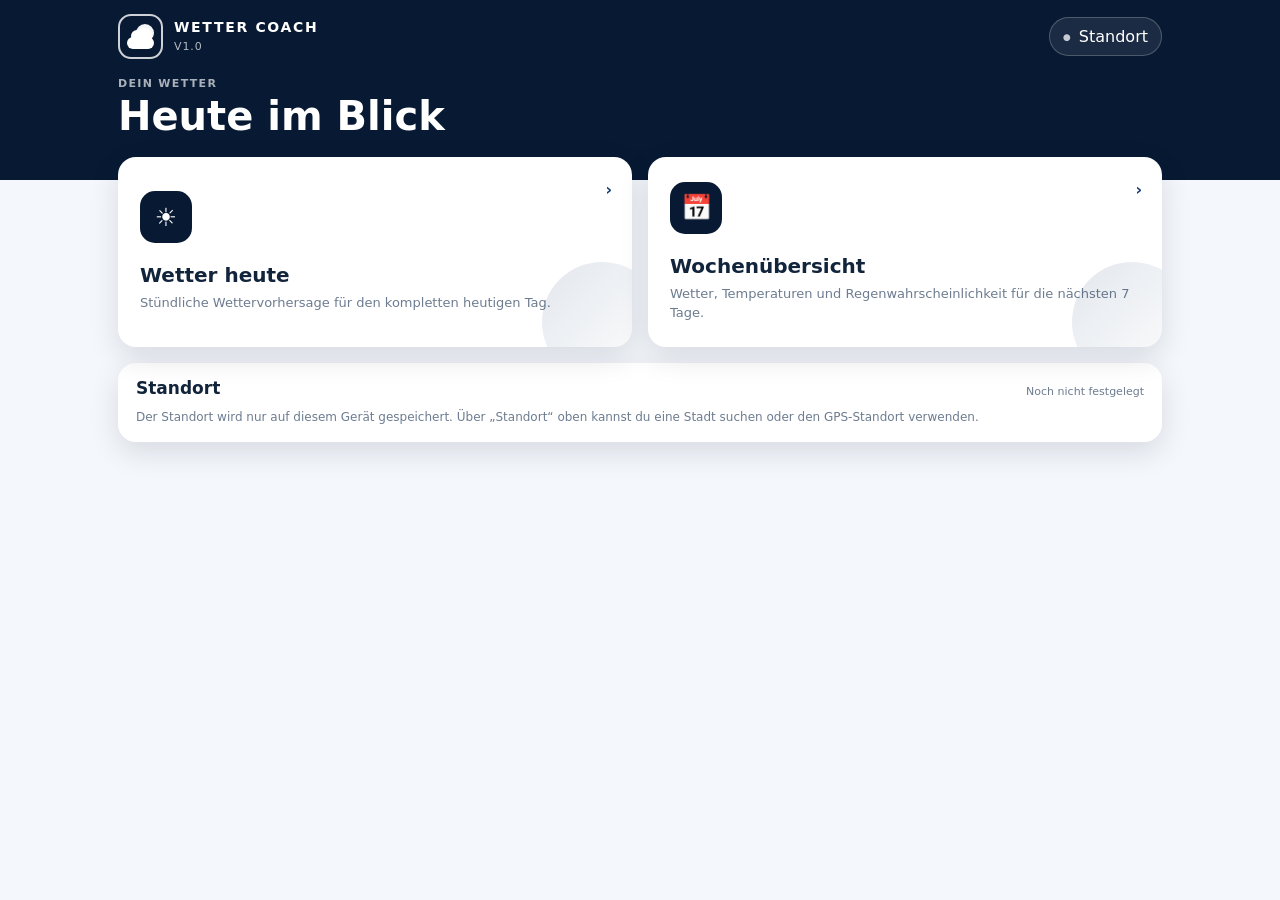
==== index.html @ 9f5b134a "Add files via upload" ====
<!DOCTYPE html>
<html lang="de">
<head>
  <meta charset="UTF-8">
  <meta name="viewport" content="width=device-width, initial-scale=1, viewport-fit=cover">
  <meta name="theme-color" content="#081a33">
  <meta name="description" content="Wetter Coach – kompakte Wetter-PWA im Stil einer modernen Vereins-App.">
  <link rel="manifest" href="manifest.webmanifest">
  <link rel="icon" href="icons/icon-192.png">
  <link rel="apple-touch-icon" href="icons/icon-192.png">
  <link rel="stylesheet" href="style.css">
  <title>Wetter Coach</title>
</head>
<body>
  <div class="app-shell">
    <header class="app-header">
      <div class="brand">
        <div class="brand-mark" aria-hidden="true">
          <span class="sun"></span>
          <span class="cloud"></span>
        </div>
        <div>
          <div class="brand-title">WETTER COACH</div>
          <div class="brand-version">V1.0</div>
        </div>
      </div>
      <button class="location-button" id="locationButton" type="button" aria-label="Standort ändern">
        <span class="location-dot">●</span>
        <span id="locationLabel">Standort</span>
      </button>
    </header>

    <main id="app" class="content" aria-live="polite"></main>

    <div class="toast" id="toast" role="status"></div>

    <div class="modal-backdrop hidden" id="locationModal" aria-hidden="true">
      <section class="modal" role="dialog" aria-modal="true" aria-labelledby="locationTitle">
        <div class="modal-header">
          <div>
            <div class="eyebrow">STANDORT</div>
            <h2 id="locationTitle">Ort auswählen</h2>
          </div>
          <button class="icon-button" id="closeLocation" type="button" aria-label="Schließen">×</button>
        </div>
        <form id="locationForm">
          <label for="citySearch">Stadt oder PLZ</label>
          <div class="search-row">
            <input id="citySearch" name="city" type="search" placeholder="z. B. Dachau" autocomplete="off" required>
            <button class="primary-button" type="submit">Suchen</button>
          </div>
        </form>
        <div class="location-results" id="locationResults"></div>
        <button class="secondary-button full-width" id="useGps" type="button">Aktuellen Standort verwenden</button>
      </section>
    </div>
  </div>

  <script src="app.js" defer></script>
</body>
</html>
---- style.css ----
:root {
  --navy-950: #061326;
  --navy-900: #081a33;
  --navy-850: #0b2343;
  --navy-800: #0f2d53;
  --navy-700: #153b6a;
  --blue-500: #2f73bd;
  --white: #ffffff;
  --off-white: #f4f7fb;
  --line: #dbe4ef;
  --text: #11243b;
  --muted: #6d7c90;
  --success: #2b8a57;
  --warning: #b7791f;
  --danger: #c43c3c;
  --shadow: 0 10px 30px rgba(6, 19, 38, .12);
  --radius: 18px;
}

* { box-sizing: border-box; }
html { scroll-behavior: smooth; }
body {
  margin: 0;
  min-height: 100vh;
  font-family: Inter, ui-sans-serif, system-ui, -apple-system, BlinkMacSystemFont, "Segoe UI", sans-serif;
  background: var(--off-white);
  color: var(--text);
}
button, input { font: inherit; }
button { cursor: pointer; }
.hidden { display: none !important; }

.app-shell {
  min-height: 100vh;
  background: linear-gradient(180deg, var(--navy-900) 0 180px, var(--off-white) 180px 100%);
}

.app-header {
  width: min(1080px, 100%);
  margin: 0 auto;
  padding: calc(14px + env(safe-area-inset-top)) 18px 20px;
  display: flex;
  justify-content: space-between;
  align-items: center;
  gap: 12px;
  color: var(--white);
}

.brand { display: flex; align-items: center; gap: 11px; }
.brand-mark {
  width: 45px;
  height: 45px;
  border: 2px solid rgba(255,255,255,.8);
  border-radius: 13px;
  position: relative;
  overflow: hidden;
  flex: 0 0 auto;
}
.brand-mark .sun {
  width: 18px;
  height: 18px;
  border-radius: 50%;
  background: #fff;
  position: absolute;
  top: 8px;
  right: 7px;
  opacity: .96;
}
.brand-mark .cloud {
  width: 27px;
  height: 12px;
  border-radius: 12px;
  background: #fff;
  position: absolute;
  left: 7px;
  bottom: 8px;
}
.brand-mark .cloud::before,
.brand-mark .cloud::after {
  content: "";
  position: absolute;
  background: #fff;
  border-radius: 50%;
}
.brand-mark .cloud::before { width: 12px; height: 12px; left: 4px; top: -7px; }
.brand-mark .cloud::after { width: 15px; height: 15px; right: 2px; top: -9px; }
.brand-title { font-weight: 800; letter-spacing: .12em; font-size: 14px; line-height: 1.1; }
.brand-version { font-size: 11px; opacity: .7; margin-top: 4px; letter-spacing: .08em; }
.location-button {
  border: 1px solid rgba(255,255,255,.22);
  background: rgba(255,255,255,.08);
  color: var(--white);
  border-radius: 999px;
  padding: 9px 13px;
  display: flex;
  gap: 8px;
  align-items: center;
  max-width: 48vw;
  overflow: hidden;
  white-space: nowrap;
}
.location-dot { font-size: 9px; opacity: .75; }
#locationLabel { overflow: hidden; text-overflow: ellipsis; }

.content {
  width: min(1080px, 100%);
  margin: -2px auto 0;
  padding: 0 18px calc(26px + env(safe-area-inset-bottom));
}

.page-title { color: var(--white); margin: 0 0 20px; }
.page-title .eyebrow { color: rgba(255,255,255,.66); }
.eyebrow { font-size: 11px; font-weight: 800; letter-spacing: .12em; text-transform: uppercase; }
.page-title h1 { margin: 5px 0 0; font-size: clamp(27px, 6vw, 40px); line-height: 1.05; }

.home-grid {
  display: grid;
  grid-template-columns: repeat(2, minmax(0, 1fr));
  gap: 16px;
}

.tile {
  border: 0;
  border-radius: var(--radius);
  background: var(--white);
  box-shadow: var(--shadow);
  padding: 22px;
  text-align: left;
  min-height: 190px;
  color: var(--text);
  position: relative;
  overflow: hidden;
  transition: transform .16s ease, box-shadow .16s ease;
}
.tile:hover { transform: translateY(-2px); box-shadow: 0 14px 34px rgba(6,19,38,.16); }
.tile:active { transform: translateY(0); }
.tile::after {
  content: "";
  position: absolute;
  width: 120px;
  height: 120px;
  border-radius: 50%;
  background: linear-gradient(135deg, rgba(21,59,106,.12), rgba(21,59,106,0));
  right: -30px;
  bottom: -35px;
}
.tile-icon {
  width: 52px;
  height: 52px;
  border-radius: 15px;
  background: var(--navy-900);
  color: var(--white);
  display: grid;
  place-items: center;
  font-size: 25px;
  margin-bottom: 20px;
}
.tile h2 { margin: 0; font-size: 20px; }
.tile p { margin: 7px 0 0; color: var(--muted); font-size: 13px; line-height: 1.45; }
.tile-arrow { position: absolute; right: 20px; top: 23px; color: var(--navy-700); font-weight: 800; }

.page-nav { display: flex; align-items: center; gap: 10px; margin-bottom: 13px; }
.back-button, .icon-button {
  width: 40px;
  height: 40px;
  border-radius: 12px;
  border: 1px solid rgba(255,255,255,.26);
  background: rgba(255,255,255,.08);
  color: var(--white);
}
.page-heading { color: var(--white); }
.page-heading h1 { margin: 0; font-size: 26px; }
.page-heading p { margin: 4px 0 0; color: rgba(255,255,255,.67); font-size: 12px; }

.panel {
  background: var(--white);
  border-radius: var(--radius);
  box-shadow: var(--shadow);
  overflow: hidden;
}

.summary-card {
  padding: 22px;
  margin-bottom: 14px;
  display: grid;
  grid-template-columns: 1fr auto;
  align-items: center;
  gap: 14px;
}
.summary-label { color: var(--muted); font-size: 12px; font-weight: 700; }
.summary-temp { font-size: 48px; font-weight: 800; line-height: 1; margin: 6px 0 4px; }
.summary-desc { font-weight: 700; font-size: 16px; }
.summary-meta { color: var(--muted); font-size: 12px; margin-top: 6px; }
.big-weather-icon { font-size: 64px; line-height: 1; }

.section-head {
  display: flex;
  justify-content: space-between;
  align-items: end;
  padding: 17px 18px 13px;
  border-bottom: 1px solid var(--line);
}
.section-head h2 { margin: 0; font-size: 17px; }
.section-head span { color: var(--muted); font-size: 11px; }

.hour-list { display: grid; }
.hour-row {
  display: grid;
  grid-template-columns: 56px 50px 1fr auto auto;
  gap: 10px;
  align-items: center;
  padding: 12px 18px;
  border-bottom: 1px solid #edf1f5;
}
.hour-row:last-child { border-bottom: 0; }
.hour-row.current { background: #eef5fc; }
.hour-time { font-weight: 800; font-size: 13px; }
.hour-icon { font-size: 25px; text-align: center; }
.hour-desc { font-size: 12px; color: var(--muted); }
.hour-temp { font-weight: 800; font-size: 16px; }
.rain { color: var(--blue-500); font-size: 12px; min-width: 45px; text-align: right; }

.week-list { display: grid; }
.day-card {
  display: grid;
  grid-template-columns: 95px 48px 1fr auto;
  gap: 12px;
  align-items: center;
  padding: 15px 18px;
  border-bottom: 1px solid #edf1f5;
}
.day-card:last-child { border-bottom: 0; }
.day-name { font-weight: 800; font-size: 14px; }
.day-date { color: var(--muted); font-size: 11px; margin-top: 3px; }
.day-icon { font-size: 29px; text-align: center; }
.day-desc { font-size: 12px; color: var(--muted); line-height: 1.35; }
.day-rain { color: var(--blue-500); font-size: 12px; margin-top: 4px; }
.day-temps { white-space: nowrap; font-weight: 800; }
.day-temps .min { color: #8290a3; margin-right: 7px; }

.loading, .error-panel { padding: 30px 20px; text-align: center; }
.spinner {
  width: 33px; height: 33px; margin: 0 auto 14px; border: 3px solid #dbe4ef; border-top-color: var(--navy-700); border-radius: 50%; animation: spin .8s linear infinite;
}
@keyframes spin { to { transform: rotate(360deg); } }
.error-panel h2 { margin: 0 0 8px; }
.error-panel p { margin: 0 auto 17px; max-width: 500px; color: var(--muted); font-size: 13px; line-height: 1.55; }

.primary-button, .secondary-button {
  border: 0;
  border-radius: 12px;
  padding: 11px 14px;
  font-weight: 800;
}
.primary-button { background: var(--navy-900); color: var(--white); }
.secondary-button { background: #eaf0f7; color: var(--navy-900); }
.full-width { width: 100%; margin-top: 13px; }

.modal-backdrop {
  position: fixed;
  inset: 0;
  z-index: 20;
  background: rgba(3, 11, 23, .62);
  display: grid;
  place-items: end center;
  padding: 14px;
}
.modal {
  width: min(620px, 100%);
  background: var(--white);
  border-radius: 22px;
  padding: 19px;
  box-shadow: 0 20px 60px rgba(0,0,0,.25);
  max-height: 88vh;
  overflow: auto;
}
.modal-header { display: flex; justify-content: space-between; align-items: center; gap: 10px; }
.modal-header h2 { margin: 4px 0 17px; }
.modal-header .icon-button { background: #edf2f7; color: var(--navy-900); border: 0; font-size: 22px; }
label { display: block; font-size: 12px; font-weight: 800; margin-bottom: 7px; }
.search-row { display: grid; grid-template-columns: 1fr auto; gap: 8px; }
input {
  width: 100%;
  border: 1px solid var(--line);
  border-radius: 12px;
  padding: 11px 12px;
  outline: none;
  color: var(--text);
  background: #fbfcfe;
}
input:focus { border-color: var(--navy-700); box-shadow: 0 0 0 3px rgba(21,59,106,.12); }
.location-results { display: grid; gap: 8px; margin-top: 12px; }
.location-result {
  width: 100%;
  border: 1px solid var(--line);
  background: #fff;
  border-radius: 12px;
  padding: 12px;
  text-align: left;
}
.location-result strong { display: block; }
.location-result span { display: block; color: var(--muted); font-size: 11px; margin-top: 3px; }

.toast {
  position: fixed;
  left: 50%;
  bottom: calc(18px + env(safe-area-inset-bottom));
  transform: translate(-50%, 12px);
  background: var(--navy-900);
  color: var(--white);
  padding: 10px 14px;
  border-radius: 999px;
  font-size: 12px;
  box-shadow: 0 8px 22px rgba(6,19,38,.25);
  opacity: 0;
  pointer-events: none;
  transition: opacity .2s ease, transform .2s ease;
}
.toast.show { opacity: 1; transform: translate(-50%, 0); }

@media (max-width: 560px) {
  .home-grid { grid-template-columns: 1fr; }
  .tile { min-height: 150px; }
  .hour-row { grid-template-columns: 48px 39px 1fr auto; }
  .hour-desc { display: none; }
  .day-card { grid-template-columns: 80px 40px 1fr auto; gap: 9px; padding-left: 14px; padding-right: 14px; }
  .day-desc { font-size: 11px; }
}

@media (min-width: 900px) {
  .modal-backdrop { place-items: center; }
}
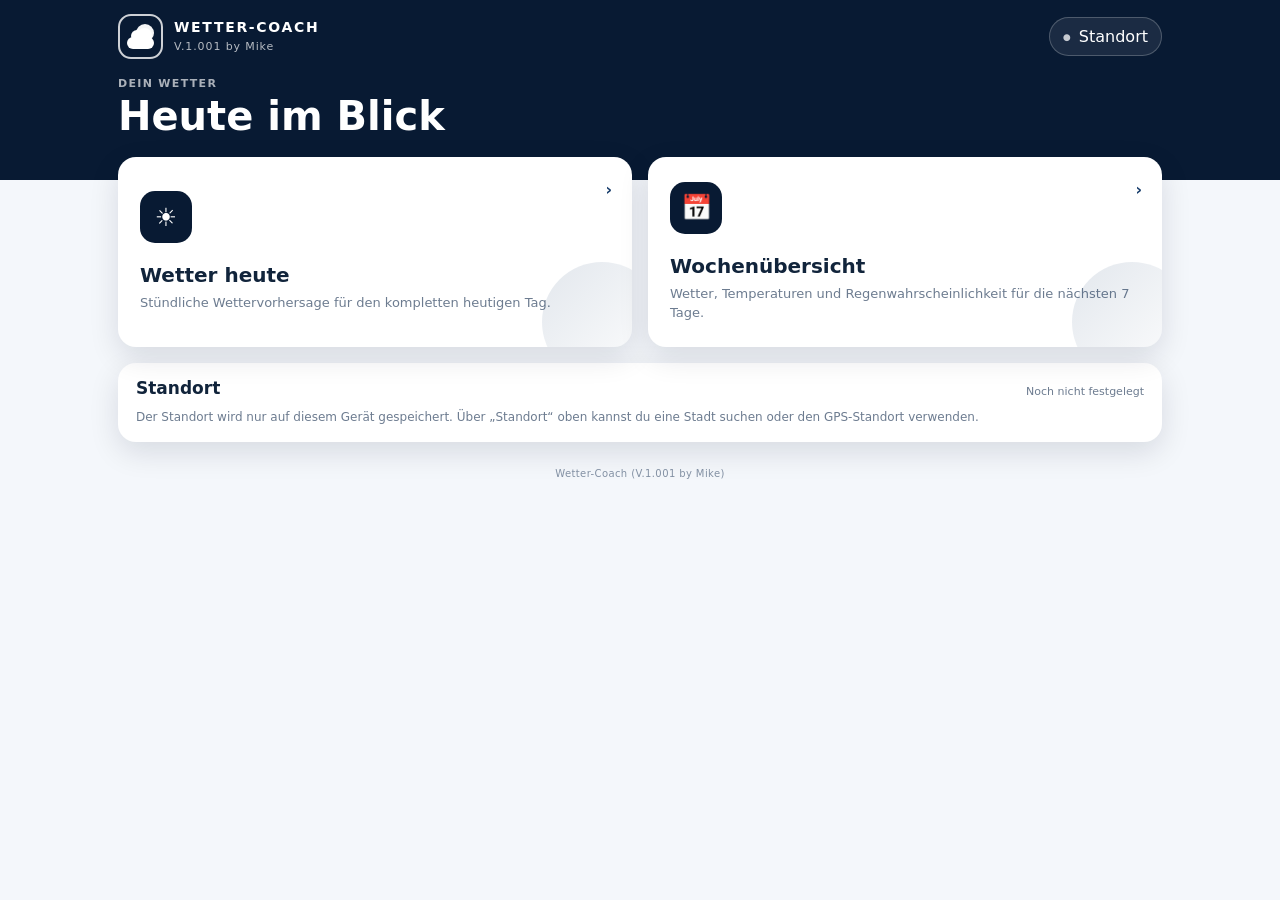
==== commit a6dac8ce: "Add files via upload" ====
--- a/index.html
+++ b/index.html
@@ -9,7 +9,7 @@
   <link rel="icon" href="icons/icon-192.png">
   <link rel="apple-touch-icon" href="icons/icon-192.png">
   <link rel="stylesheet" href="style.css">
-  <title>Wetter Coach</title>
+  <title>Wetter-Coach (V.1.001 by Mike)</title>
 </head>
 <body>
   <div class="app-shell">
@@ -20,8 +20,8 @@
           <span class="cloud"></span>
         </div>
         <div>
-          <div class="brand-title">WETTER COACH</div>
-          <div class="brand-version">V1.0</div>
+          <div class="brand-title">WETTER-COACH</div>
+          <div class="brand-version">V.1.001 by Mike</div>
         </div>
       </div>
       <button class="location-button" id="locationButton" type="button" aria-label="Standort ändern">
@@ -33,6 +33,8 @@
     <main id="app" class="content" aria-live="polite"></main>
 
     <div class="toast" id="toast" role="status"></div>
+
+    <footer class="app-signature">Wetter-Coach (V.1.001 by Mike)</footer>
 
     <div class="modal-backdrop hidden" id="locationModal" aria-hidden="true">
       <section class="modal" role="dialog" aria-modal="true" aria-labelledby="locationTitle">
--- a/style.css
+++ b/style.css
@@ -330,3 +330,14 @@
 @media (min-width: 900px) {
   .modal-backdrop { place-items: center; }
 }
+
+.app-signature {
+  width: min(1080px, 100%);
+  margin: 0 auto;
+  padding: 0 18px calc(20px + env(safe-area-inset-bottom));
+  box-sizing: border-box;
+  text-align: center;
+  color: #8290a3;
+  font-size: 10px;
+  letter-spacing: .04em;
+}
